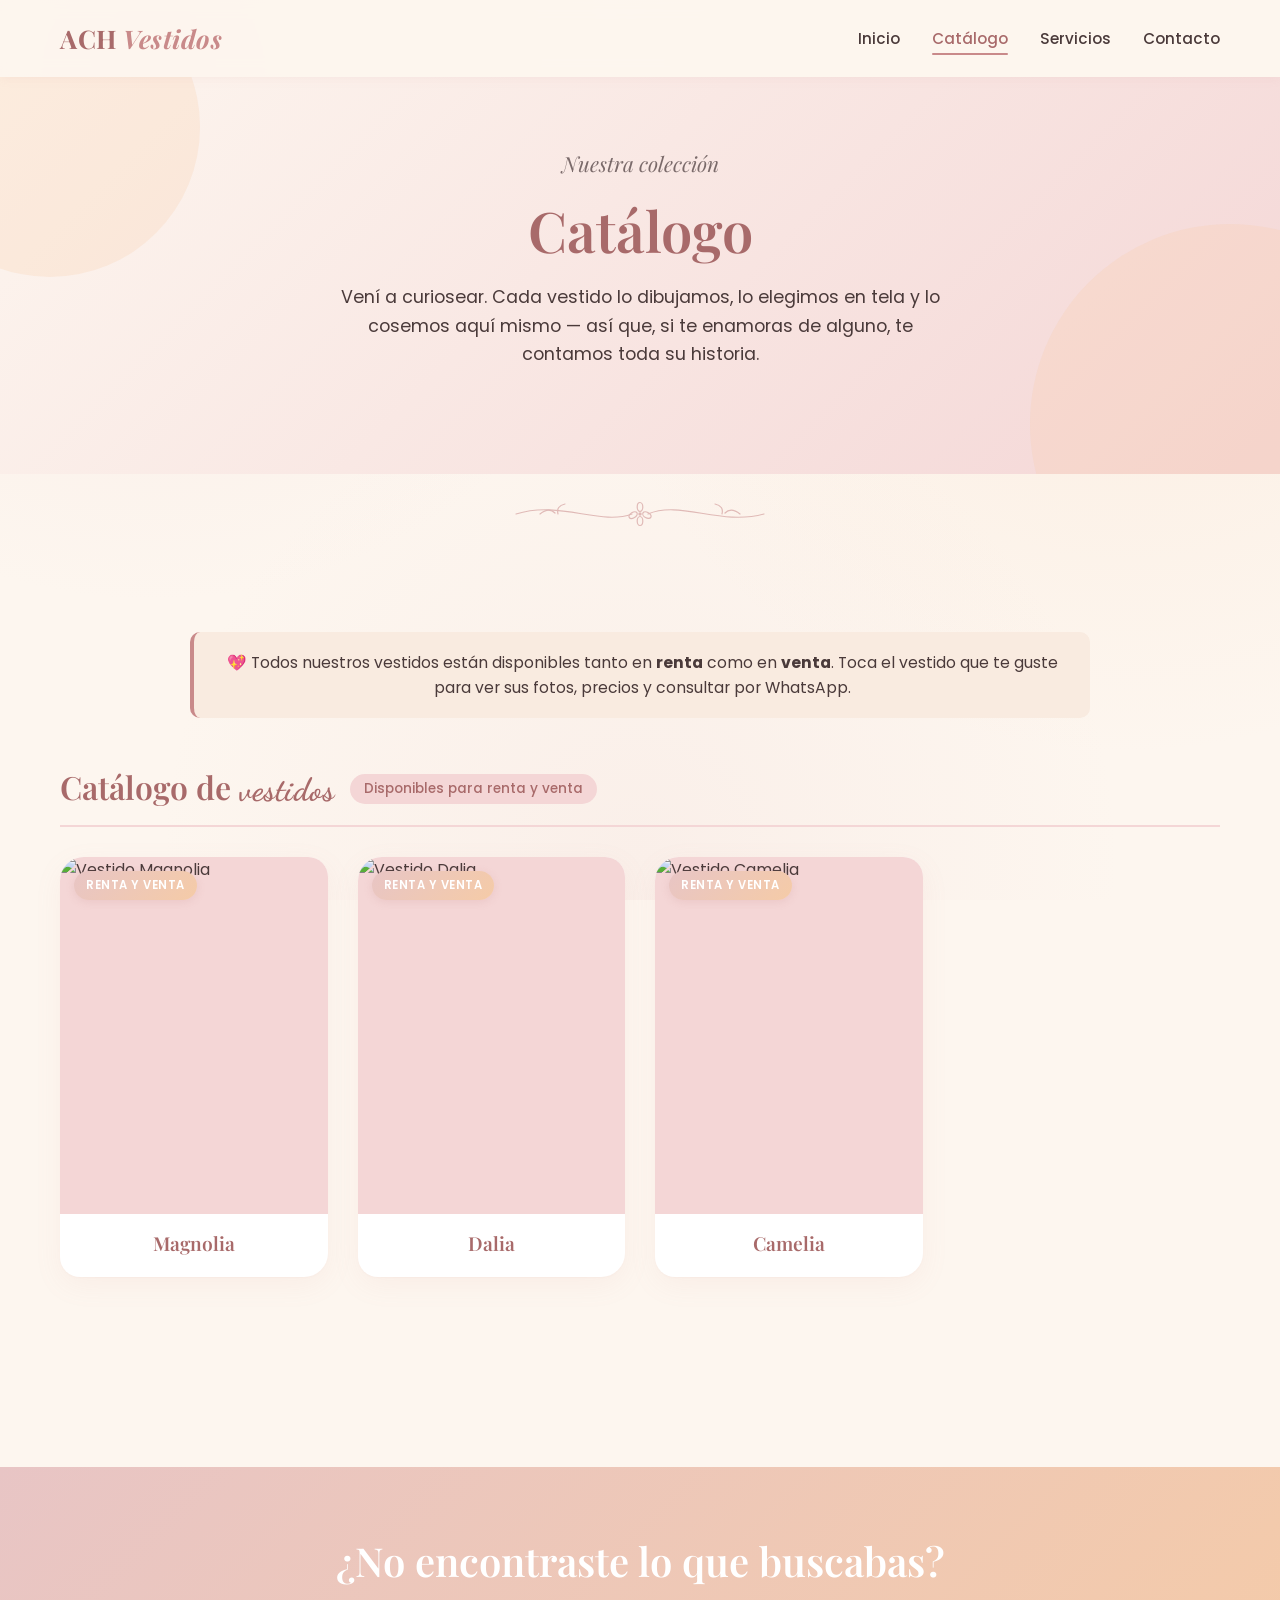
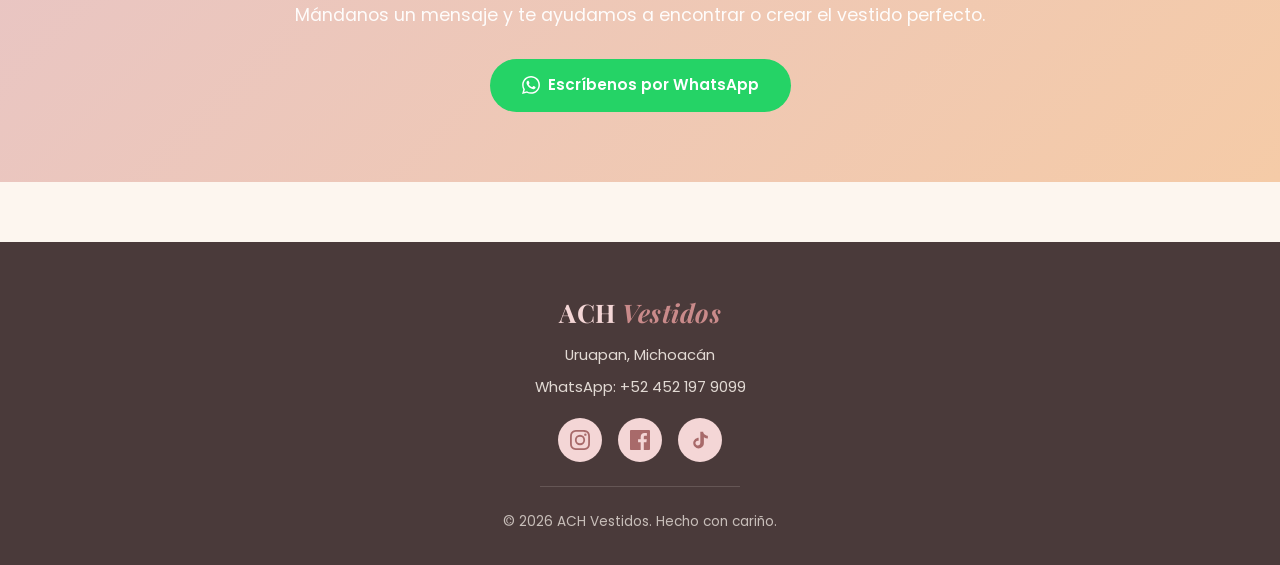
==== catalogo.html @ 338adcfa "Sitio inicial de ACH Vestidos" ====
<!DOCTYPE html>
<html lang="es">
<head>
  <meta charset="UTF-8" />
  <meta name="viewport" content="width=device-width, initial-scale=1.0" />
  <title>Catálogo — ACH Vestidos</title>
  <meta name="description" content="Catálogo de vestidos para renta, venta y diseño a medida en ACH Vestidos, Uruapan." />

  <link rel="preconnect" href="https://fonts.googleapis.com" />
  <link rel="preconnect" href="https://fonts.gstatic.com" crossorigin />
  <link href="https://fonts.googleapis.com/css2?family=Dancing+Script:wght@600;700&family=Playfair+Display:ital,wght@0,500;0,600;0,700;1,400&family=Poppins:wght@300;400;500;600&display=swap" rel="stylesheet" />

  <link rel="stylesheet" href="styles.css" />
</head>
<body>

  <!-- NAV compartida -->
  <nav class="navbar">
    <div class="nav-contenedor">
      <a href="index.html" class="logo">ACH <span>Vestidos</span></a>
      <button class="menu-toggle" aria-label="Abrir menú">☰</button>
      <ul class="menu">
        <li><a href="index.html">Inicio</a></li>
        <li><a href="catalogo.html" class="activo">Catálogo</a></li>
        <li><a href="servicios.html">Servicios</a></li>
        <li><a href="contacto.html">Contacto</a></li>
      </ul>
    </div>
  </nav>

  <!-- Encabezado de la página -->
  <header class="hero" style="padding: 70px 20px;">
    <div class="hero-contenido">
      <p class="subtitulo">Nuestra colección</p>
      <h1 style="font-size: clamp(2rem,5vw,3.5rem);">Catálogo</h1>
      <!-- 💛 Edita aquí: intro del catálogo -->
      <p class="bienvenida">
        Vení a curiosear. Cada vestido lo dibujamos, lo elegimos
        en tela y lo cosemos aquí mismo — así que, si te enamoras
        de alguno, te contamos toda su historia.
      </p>
    </div>
  </header>

  <!-- ============================================
       INSTRUCCIONES PARA AGREGAR VESTIDOS:
       Copia un bloque <article class="vestido-card">...</article>
       dentro del .vestidos-grid de la sección correspondiente
       (Renta, Venta o Diseño a medida).
       Cambia:
       - src de la imagen (carpeta imagenes/)
       - nombre del vestido (<h3>)
       - descripción (<p>)
       - texto del mensaje de WhatsApp en el ?text=...
       El grid se ajusta solo según el número de tarjetas.
       ============================================ -->

  <!-- Divisor floral -->
  <div class="divisor-floral" aria-hidden="true"></div>

  <main class="seccion contenedor">

    <!-- Aviso sobre el formato del catálogo -->
    <div style="max-width: 900px; margin: 0 auto 50px; padding: 18px 26px; background: var(--crema-oscuro); border-left: 4px solid var(--acento); border-radius: 10px; text-align: center;">
      <p style="margin:0; color: var(--texto); font-size: 0.98rem;">
        💖 Todos nuestros vestidos están disponibles tanto en <strong>renta</strong>
        como en <strong>venta</strong>. Toca el vestido que te guste para ver
        sus fotos, precios y consultar por WhatsApp.
      </p>
    </div>

    <!-- ============================================
         CATÁLOGO UNIFICADO (Renta + Venta)
         Las tarjetas se generan automáticamente desde vestidos.js
         Para agregar/editar vestidos abre el archivo vestidos.js
         ============================================ -->
    <section class="catalogo-seccion" id="catalogo">
      <div class="catalogo-seccion-titulo">
        <h2>Catálogo de <span class="manuscrita">vestidos</span></h2>
        <span class="badge">Disponibles para renta y venta</span>
      </div>

      <!-- Contenedor donde vestidos.js inyecta las tarjetas -->
      <div class="vestidos-grid" id="catalogo-vestidos">
        <p style="grid-column: 1/-1; text-align:center; color: var(--texto-suave);">
          Cargando vestidos...
        </p>
      </div>
    </section>

  </main>

  <!-- CTA -->
  <section class="cta">
    <h2>¿No encontraste lo que buscabas?</h2>
    <p>Mándanos un mensaje y te ayudamos a encontrar o crear el vestido perfecto.</p>
    <a class="btn btn-whatsapp" data-wa="cita">
      Escríbenos por WhatsApp
    </a>
  </section>

  <footer class="footer">
    <div class="logo">ACH <span>Vestidos</span></div>
    <p>Uruapan, Michoacán</p>
    <p>WhatsApp: +52 452 197 9099</p>

    <div class="redes-sociales">
      <a href="https://www.instagram.com/ach.vestidos" target="_blank" rel="noopener" aria-label="Instagram" title="Instagram: @ach.vestidos">
        <svg viewBox="0 0 24 24"><path d="M12 2.2c3.2 0 3.6 0 4.85.07 1.17.05 1.8.25 2.23.41.56.22.96.48 1.38.9.42.42.68.82.9 1.38.16.42.36 1.06.41 2.23.06 1.27.07 1.65.07 4.85s0 3.6-.07 4.85c-.05 1.17-.25 1.8-.41 2.23-.22.56-.48.96-.9 1.38-.42.42-.82.68-1.38.9-.42.16-1.06.36-2.23.41-1.27.06-1.65.07-4.85.07s-3.6 0-4.85-.07c-1.17-.05-1.8-.25-2.23-.41-.56-.22-.96-.48-1.38-.9-.42-.42-.68-.82-.9-1.38-.16-.42-.36-1.06-.41-2.23C2.21 15.6 2.2 15.2 2.2 12s0-3.6.07-4.85c.05-1.17.25-1.8.41-2.23.22-.56.48-.96.9-1.38.42-.42.82-.68 1.38-.9.42-.16 1.06-.36 2.23-.41C8.4 2.21 8.8 2.2 12 2.2M12 0C8.74 0 8.33 0 7.05.07 5.78.13 4.9.32 4.14.62c-.79.31-1.46.72-2.13 1.39C1.34 2.68.93 3.35.62 4.14.32 4.9.13 5.78.07 7.05.01 8.33 0 8.74 0 12s0 3.67.07 4.95c.06 1.27.25 2.15.55 2.91.31.79.72 1.46 1.39 2.13.67.67 1.34 1.08 2.13 1.39.76.3 1.64.49 2.91.55C8.33 24 8.74 24 12 24s3.67 0 4.95-.07c1.27-.06 2.15-.25 2.91-.55.79-.31 1.46-.72 2.13-1.39.67-.67 1.08-1.34 1.39-2.13.3-.76.49-1.64.55-2.91.07-1.28.07-1.69.07-4.95s0-3.67-.07-4.95c-.06-1.27-.25-2.15-.55-2.91-.31-.79-.72-1.46-1.39-2.13C21.32 1.34 20.65.93 19.86.62 19.1.32 18.22.13 16.95.07 15.67.01 15.26 0 12 0zm0 5.84A6.16 6.16 0 1 0 18.16 12 6.16 6.16 0 0 0 12 5.84zm0 10.16A4 4 0 1 1 16 12a4 4 0 0 1-4 4zm6.41-11.85a1.44 1.44 0 1 0 1.44 1.44 1.44 1.44 0 0 0-1.44-1.44z"/></svg>
      </a>
      <a href="https://www.facebook.com/ach.vestidos" target="_blank" rel="noopener" aria-label="Facebook" title="Facebook: ach.vestidos">
        <svg viewBox="0 0 24 24"><path d="M22.675 0H1.325C.593 0 0 .593 0 1.325v21.351C0 23.408.593 24 1.325 24H12.82v-9.294H9.692v-3.622h3.128V8.413c0-3.1 1.893-4.788 4.659-4.788 1.325 0 2.463.099 2.795.143v3.24l-1.918.001c-1.504 0-1.795.715-1.795 1.763v2.313h3.587l-.467 3.622h-3.12V24h6.116c.73 0 1.323-.592 1.323-1.324V1.325C24 .593 23.408 0 22.675 0z"/></svg>
      </a>
      <a href="https://www.tiktok.com/@ach.vestidos2" target="_blank" rel="noopener" aria-label="TikTok" title="TikTok: @ach.vestidos2">
        <svg viewBox="0 0 24 24"><path d="M19.59 6.69a4.83 4.83 0 0 1-3.77-4.25V2h-3.45v13.67a2.89 2.89 0 0 1-5.2 1.74 2.89 2.89 0 0 1 2.31-4.64 2.93 2.93 0 0 1 .88.13V9.4a6.84 6.84 0 0 0-1-.05A6.33 6.33 0 0 0 5.8 20.1a6.34 6.34 0 0 0 10.86-4.43v-7a8.16 8.16 0 0 0 4.77 1.52v-3.4a4.85 4.85 0 0 1-1.84-.1z"/></svg>
      </a>
    </div>

    <div class="footer-divisor"></div>
    <p class="copy">© 2026 ACH Vestidos. Hecho con cariño.</p>
  </footer>

  <script src="script.js"></script>
  <script src="vestidos.js"></script>
</body>
</html>
---- styles.css ----
/* ============================================
   ACH Vestidos - Estilos compartidos
   Paleta: rosa empolvado, durazno, crema
   ============================================ */

/* Variables de color y tipografía */
:root {
  --rosa-empolvado: #e8c5c5;
  --rosa-suave: #f4d6d6;
  --durazno: #f5cba7;
  --crema: #fdf6ef;
  --crema-oscuro: #f9ebe0;
  --texto: #4a3a3a;
  --texto-suave: #7a6a6a;
  --acento: #c98a8a;
  --acento-oscuro: #a86a6a;
  --blanco: #ffffff;
  /* Sombras más suaves y en dos capas, sienten más a "papel" */
  --sombra: 0 1px 2px rgba(201, 138, 138, 0.04),
            0 8px 28px rgba(201, 138, 138, 0.08);
  --sombra-fuerte: 0 4px 10px rgba(201, 138, 138, 0.08),
                   0 16px 44px rgba(201, 138, 138, 0.14);
  --serif: 'Playfair Display', 'Georgia', serif;
  --sans: 'Poppins', 'Helvetica Neue', Arial, sans-serif;
  --manuscrita: 'Dancing Script', 'Brush Script MT', cursive;
}

/* Texto manuscrito (para palabras acento como "Glamour", "Vestidos") */
.manuscrita {
  font-family: var(--manuscrita);
  font-weight: 700;
  font-style: normal;
  letter-spacing: 0.5px;
}

.seccion-titulo h2 .manuscrita { color: var(--acento); }
.makeup-encabezado h2 .manuscrita { color: var(--acento); }

/* Reset básico */
* {
  margin: 0;
  padding: 0;
  box-sizing: border-box;
}

html {
  scroll-behavior: smooth;
}

body {
  font-family: var(--sans);
  color: var(--texto);
  /* Fondo tipo acuarela suave: tres halos de color sobre crema */
  background:
    radial-gradient(circle at 12% 8%, rgba(232, 197, 197, 0.22) 0%, transparent 38%),
    radial-gradient(circle at 88% 22%, rgba(245, 203, 167, 0.20) 0%, transparent 42%),
    radial-gradient(circle at 50% 95%, rgba(232, 197, 197, 0.14) 0%, transparent 45%),
    var(--crema);
  background-attachment: fixed;
  line-height: 1.6;
  font-size: 16px;
}

h1, h2, h3, h4 {
  font-family: var(--serif);
  font-weight: 600;
  color: var(--texto);
  line-height: 1.2;
}

a {
  text-decoration: none;
  color: inherit;
}

img {
  max-width: 100%;
  display: block;
}

.contenedor {
  width: 100%;
  max-width: 1200px;
  margin: 0 auto;
  padding: 0 20px;
}

/* ============================================
   NAVEGACIÓN (compartida)
   ============================================ */
.navbar {
  position: sticky;
  top: 0;
  z-index: 100;
  background: rgba(253, 246, 239, 0.95);
  backdrop-filter: blur(8px);
  box-shadow: 0 2px 10px rgba(201, 138, 138, 0.08);
}

.nav-contenedor {
  max-width: 1200px;
  margin: 0 auto;
  padding: 18px 20px;
  display: flex;
  align-items: center;
  justify-content: space-between;
}

.logo {
  font-family: var(--serif);
  font-size: 1.6rem;
  font-weight: 700;
  color: var(--acento-oscuro);
  letter-spacing: 0.5px;
}

.logo span {
  color: var(--acento);
  font-style: italic;
}

.menu {
  display: flex;
  gap: 32px;
  list-style: none;
}

.menu a {
  font-size: 0.95rem;
  font-weight: 500;
  color: var(--texto);
  position: relative;
  padding: 6px 0;
  transition: color 0.3s;
}

.menu a:hover,
.menu a.activo {
  color: var(--acento-oscuro);
}

.menu a.activo::after {
  content: '';
  position: absolute;
  bottom: 0;
  left: 0;
  right: 0;
  height: 2px;
  background: var(--acento);
  border-radius: 2px;
}

.menu-toggle {
  display: none;
  background: none;
  border: none;
  cursor: pointer;
  font-size: 1.6rem;
  color: var(--acento-oscuro);
}

/* ============================================
   BOTONES
   ============================================ */
.btn {
  display: inline-block;
  padding: 14px 32px;
  border-radius: 50px;
  font-weight: 600;
  font-size: 0.95rem;
  cursor: pointer;
  transition: all 0.3s ease;
  border: none;
  text-align: center;
}

.btn-primario {
  background: var(--acento);
  color: var(--blanco);
  box-shadow: var(--sombra);
}

.btn-primario:hover {
  background: var(--acento-oscuro);
  transform: translateY(-2px);
  box-shadow: var(--sombra-fuerte);
}

.btn-whatsapp {
  background: #25D366;
  color: var(--blanco);
  display: inline-flex;
  align-items: center;
  gap: 8px;
}

.btn-whatsapp:hover {
  background: #1ebe57;
  transform: translateY(-2px);
}

.btn-whatsapp::before {
  content: '';
  display: inline-block;
  width: 18px;
  height: 18px;
  background-image: url("data:image/svg+xml;utf8,<svg xmlns='http://www.w3.org/2000/svg' viewBox='0 0 24 24' fill='white'><path d='M.057 24l1.687-6.163c-1.041-1.804-1.588-3.849-1.587-5.946.003-6.556 5.338-11.891 11.893-11.891 3.181.001 6.167 1.24 8.413 3.488 2.245 2.248 3.481 5.236 3.48 8.414-.003 6.557-5.338 11.892-11.893 11.892-1.99-.001-3.951-.5-5.688-1.448l-6.305 1.654zm6.597-3.807c1.676.995 3.276 1.591 5.392 1.592 5.448 0 9.886-4.434 9.889-9.885.002-5.462-4.415-9.89-9.881-9.892-5.452 0-9.887 4.434-9.889 9.884-.001 2.225.651 3.891 1.746 5.634l-.999 3.648 3.742-.981zm11.387-5.464c-.074-.124-.272-.198-.57-.347-.297-.149-1.758-.868-2.031-.967-.272-.099-.47-.149-.669.149-.198.297-.768.967-.941 1.165-.173.198-.347.223-.644.074-.297-.149-1.255-.462-2.39-1.475-.883-.788-1.48-1.761-1.653-2.059-.173-.297-.018-.458.13-.606.134-.133.297-.347.446-.521.151-.172.2-.296.3-.495.099-.198.05-.372-.025-.521-.075-.148-.669-1.611-.916-2.206-.242-.579-.487-.501-.669-.51l-.57-.01c-.198 0-.52.074-.792.372s-1.04 1.016-1.04 2.479 1.065 2.876 1.213 3.074c.149.198 2.095 3.2 5.076 4.487.709.306 1.263.489 1.694.626.712.226 1.36.194 1.872.118.571-.085 1.758-.719 2.006-1.413.248-.695.248-1.29.173-1.414z'/></svg>");
  background-repeat: no-repeat;
  background-size: contain;
}

/* ============================================
   HERO (portada)
   ============================================ */
.hero {
  background: linear-gradient(135deg, var(--crema) 0%, var(--rosa-suave) 100%);
  padding: 80px 20px 100px;
  text-align: center;
  position: relative;
  overflow: hidden;
}

.hero::before,
.hero::after {
  content: '';
  position: absolute;
  border-radius: 50%;
  background: var(--durazno);
  opacity: 0.25;
  z-index: 0;
}

.hero::before {
  width: 300px;
  height: 300px;
  top: -100px;
  left: -100px;
}

.hero::after {
  width: 400px;
  height: 400px;
  bottom: -150px;
  right: -150px;
}

.hero-contenido {
  position: relative;
  z-index: 1;
  max-width: 800px;
  margin: 0 auto;
}

.hero h1 {
  font-size: clamp(2.5rem, 6vw, 4.5rem);
  margin-bottom: 20px;
  color: var(--acento-oscuro);
}

.hero h1 em,
.hero h1 .manuscrita {
  color: var(--acento);
  font-style: italic;
}

.hero h1 .manuscrita {
  font-size: 1.15em;
  font-style: normal;
  margin-left: 4px;
}

/* ============================================
   DIVISOR FLORAL ENTRE SECCIONES
   Para usarlo:
     <div class="divisor-floral" aria-hidden="true"></div>
   ============================================ */
.divisor-floral {
  display: flex;
  justify-content: center;
  align-items: center;
  padding: 22px 20px;
  color: var(--acento);
  opacity: 0.55;
}

.divisor-floral::before {
  content: '';
  width: 260px;
  max-width: 70vw;
  height: 34px;
  background-image: url("data:image/svg+xml;utf8,<svg xmlns='http://www.w3.org/2000/svg' viewBox='0 0 260 34' fill='none' stroke='%23c98a8a' stroke-width='1.2' stroke-linecap='round' stroke-linejoin='round'><path d='M6 18 C 50 4, 90 30, 122 18' /><path d='M138 18 C 170 4, 210 30, 254 18' /><g transform='translate(130 18)'><ellipse cx='0' cy='-7' rx='2.8' ry='4.5' /><ellipse cx='0' cy='7' rx='2.8' ry='4.5' /><ellipse cx='-6.5' cy='-2.5' rx='4.5' ry='2.8' transform='rotate(-30)' /><ellipse cx='6.5' cy='-2.5' rx='4.5' ry='2.8' transform='rotate(30)' /><circle r='1.7' fill='%23c98a8a' stroke='none' /></g><path d='M30 18 q 9 -7 15 -1' /><path d='M48 18 q -2 -8 7 -10' /><path d='M230 18 q -9 -7 -15 -1' /><path d='M212 18 q 2 -8 -7 -10' /></svg>");
  background-repeat: no-repeat;
  background-position: center;
  background-size: contain;
}

/* Variante chiquita para títulos internos */
.divisor-floral-mini::before {
  width: 140px;
  height: 22px;
}

.hero .subtitulo {
  font-family: var(--serif);
  font-style: italic;
  font-size: 1.3rem;
  color: var(--texto-suave);
  margin-bottom: 16px;
}

.hero .bienvenida {
  font-size: 1.1rem;
  color: var(--texto);
  margin-bottom: 36px;
  max-width: 600px;
  margin-left: auto;
  margin-right: auto;
}

/* ============================================
   SECCIONES GENERALES
   ============================================ */
.seccion {
  padding: 80px 20px;
}

.seccion-titulo {
  text-align: center;
  margin-bottom: 50px;
}

.seccion-titulo h2 {
  font-size: clamp(2rem, 4vw, 2.8rem);
  margin-bottom: 12px;
  color: var(--acento-oscuro);
}

.seccion-titulo p {
  color: var(--texto-suave);
  font-size: 1.05rem;
  max-width: 600px;
  margin: 0 auto;
}

/* Florecita dibujada a mano que reemplaza la barra recta debajo
   de cada título de sección */
.seccion-titulo::after {
  content: '';
  display: block;
  width: 110px;
  height: 18px;
  margin: 22px auto 0;
  background-image: url("data:image/svg+xml;utf8,<svg xmlns='http://www.w3.org/2000/svg' viewBox='0 0 110 18' fill='none' stroke='%23c98a8a' stroke-width='1.3' stroke-linecap='round'><path d='M3 12 C 18 2, 32 18, 47 10' /><path d='M63 10 C 78 18, 92 2, 107 12' /><circle cx='55' cy='9' r='2.5' fill='%23c98a8a' stroke='none'/><path d='M55 4.5 q -2.5 -3 -5 -2' /><path d='M55 4.5 q 2.5 -3 5 -2' /><path d='M55 13.5 q -2 3 -4.5 3' /><path d='M55 13.5 q 2 3 4.5 3' /></svg>");
  background-repeat: no-repeat;
  background-position: center;
}

/* ============================================
   SERVICIOS (4 tarjetas)
   ============================================ */
.servicios-grid {
  display: grid;
  grid-template-columns: repeat(auto-fit, minmax(240px, 1fr));
  gap: 30px;
  max-width: 1200px;
  margin: 0 auto;
}

.servicio-card {
  background: var(--blanco);
  padding: 40px 28px;
  /* esquinas ligeramente asimétricas - se siente menos perfecto */
  border-radius: 28px 24px 28px 24px;
  text-align: center;
  box-shadow: var(--sombra);
  transition: transform 0.3s, box-shadow 0.3s;
  border: 1px solid rgba(232, 197, 197, 0.3);
  position: relative;
}

.servicio-card:hover {
  transform: translateY(-6px);
  box-shadow: var(--sombra-fuerte);
}

.servicio-icono {
  width: 70px;
  height: 70px;
  margin: 0 auto 20px;
  background: linear-gradient(135deg, var(--rosa-suave), var(--durazno));
  border-radius: 50%;
  display: flex;
  align-items: center;
  justify-content: center;
  font-size: 2rem;
}

.servicio-card h3 {
  font-size: 1.4rem;
  margin-bottom: 12px;
  color: var(--acento-oscuro);
}

.servicio-card p {
  color: var(--texto-suave);
  font-size: 0.95rem;
}

/* ============================================
   CATÁLOGO / VESTIDOS DESTACADOS
   ============================================ */
.vestidos-grid {
  display: grid;
  grid-template-columns: repeat(auto-fill, minmax(260px, 1fr));
  gap: 30px;
  max-width: 1200px;
  margin: 0 auto;
}

.vestido-card {
  background: var(--blanco);
  border-radius: 24px 20px 24px 20px;
  overflow: hidden;
  box-shadow: var(--sombra);
  transition: transform 0.3s, box-shadow 0.3s;
  display: flex;
  flex-direction: column;
}

.vestido-card:hover {
  transform: translateY(-6px);
  box-shadow: var(--sombra-fuerte);
}

.vestido-imagen {
  width: 100%;
  aspect-ratio: 3/4;
  object-fit: cover;
  background: var(--rosa-suave);
}

.vestido-info {
  padding: 22px;
  display: flex;
  flex-direction: column;
  gap: 10px;
  flex: 1;
}

.vestido-info h3 {
  font-size: 1.25rem;
  color: var(--acento-oscuro);
}

.vestido-info p {
  color: var(--texto-suave);
  font-size: 0.92rem;
  flex: 1;
}

.vestido-info .btn-whatsapp {
  margin-top: 10px;
  padding: 12px 20px;
  font-size: 0.9rem;
  justify-content: center;
}

/* Tarjeta-link (catálogo unificado generado desde vestidos.js) */
.vestido-card-link {
  position: relative;
  cursor: pointer;
  text-decoration: none;
  color: inherit;
}

.vestido-card-link .vestido-info {
  padding: 18px 22px 22px;
  text-align: center;
}

.vestido-card-link h3 {
  font-size: 1.2rem;
  color: var(--acento-oscuro);
  margin: 0;
}

/* Badge "Renta / Venta / Renta y venta" en la esquina */
.vestido-tipo-badge {
  position: absolute;
  top: 14px;
  left: 14px;
  z-index: 2;
  padding: 5px 12px;
  border-radius: 50px;
  font-family: var(--sans);
  font-size: 0.72rem;
  font-weight: 600;
  letter-spacing: 0.5px;
  text-transform: uppercase;
  background: var(--blanco);
  color: var(--acento-oscuro);
  box-shadow: 0 2px 8px rgba(201, 138, 138, 0.2);
}

.vestido-tipo-ambos {
  background: linear-gradient(135deg, var(--rosa-empolvado), var(--durazno));
  color: var(--blanco);
}

.vestido-tipo-renta {
  background: var(--rosa-suave);
  color: var(--acento-oscuro);
}

.vestido-tipo-venta {
  background: var(--durazno);
  color: var(--acento-oscuro);
}

/* ============================================
   MODAL DE DETALLE DE VESTIDO
   ============================================ */
.modal-overlay {
  position: fixed;
  inset: 0;
  background: rgba(74, 58, 58, 0.65);
  backdrop-filter: blur(4px);
  z-index: 1000;
  display: flex;
  align-items: center;
  justify-content: center;
  padding: 20px;
  opacity: 0;
  visibility: hidden;
  transition: opacity 0.25s, visibility 0s linear 0.25s;
}

.modal-overlay.abierto {
  opacity: 1;
  visibility: visible;
  transition: opacity 0.25s, visibility 0s;
}

body.modal-abierto {
  overflow: hidden;
}

.modal-contenido {
  background: var(--crema);
  border-radius: 22px;
  max-width: 1000px;
  width: 100%;
  max-height: 92vh;
  overflow-y: auto;
  display: grid;
  grid-template-columns: 1.1fr 1fr;
  gap: 0;
  box-shadow: 0 20px 60px rgba(74, 58, 58, 0.4);
  position: relative;
  transform: translateY(20px) scale(0.97);
  transition: transform 0.3s ease;
}

.modal-overlay.abierto .modal-contenido {
  transform: translateY(0) scale(1);
}

.modal-cerrar {
  position: absolute;
  top: 14px;
  right: 14px;
  z-index: 5;
  width: 38px;
  height: 38px;
  border-radius: 50%;
  border: none;
  background: var(--blanco);
  color: var(--acento-oscuro);
  font-size: 1.1rem;
  font-weight: 600;
  cursor: pointer;
  box-shadow: var(--sombra);
  transition: background 0.2s, color 0.2s, transform 0.2s;
  display: flex;
  align-items: center;
  justify-content: center;
}

.modal-cerrar:hover {
  background: var(--acento);
  color: var(--blanco);
  transform: rotate(90deg);
}

/* --- Galería (izquierda) --- */
.modal-galeria {
  padding: 30px;
  display: flex;
  flex-direction: column;
  gap: 16px;
  background: var(--crema-oscuro);
}

.modal-foto-principal {
  width: 100%;
  aspect-ratio: 3/4;
  object-fit: cover;
  border-radius: 16px;
  background: var(--rosa-suave);
  box-shadow: var(--sombra);
}

.modal-miniaturas {
  display: grid;
  grid-template-columns: repeat(4, 1fr);
  gap: 10px;
}

.modal-miniatura {
  padding: 0;
  border: 2px solid transparent;
  border-radius: 10px;
  background: var(--blanco);
  overflow: hidden;
  cursor: pointer;
  aspect-ratio: 1/1;
  transition: border-color 0.2s, transform 0.2s;
}

.modal-miniatura img {
  width: 100%;
  height: 100%;
  object-fit: cover;
  display: block;
}

.modal-miniatura:hover {
  transform: translateY(-2px);
}

.modal-miniatura.activa {
  border-color: var(--acento);
}

/* --- Información (derecha) --- */
.modal-info {
  padding: 50px 40px 40px;
  display: flex;
  flex-direction: column;
  gap: 16px;
}

.modal-badge {
  position: static;
  align-self: flex-start;
}

.modal-info h2 {
  font-size: 2rem;
  color: var(--acento-oscuro);
  line-height: 1.15;
  margin: 0;
}

.modal-descripcion {
  color: var(--texto);
  font-size: 1rem;
  line-height: 1.6;
}

.modal-precios {
  display: flex;
  flex-direction: column;
  gap: 10px;
  margin-top: 8px;
}

.modal-precio {
  display: flex;
  align-items: baseline;
  justify-content: space-between;
  padding: 14px 20px;
  background: var(--blanco);
  border-radius: 14px;
  border-left: 4px solid var(--acento);
  box-shadow: 0 2px 8px rgba(201, 138, 138, 0.1);
}

.modal-precio-label {
  font-family: var(--serif);
  font-style: italic;
  color: var(--texto-suave);
  font-size: 0.95rem;
}

.modal-precio-valor {
  font-family: var(--serif);
  font-weight: 700;
  color: var(--acento-oscuro);
  font-size: 1.4rem;
}

/* --- Botones de acción del modal --- */
.modal-acciones {
  display: flex;
  flex-direction: column;
  gap: 10px;
  margin-top: 14px;
}

.modal-acciones .btn-whatsapp {
  justify-content: center;
  width: 100%;
  padding: 14px 20px;
  font-size: 0.98rem;
}

/* --- Responsive móvil --- */
@media (max-width: 768px) {
  .modal-overlay {
    padding: 0;
  }

  .modal-contenido {
    grid-template-columns: 1fr;
    border-radius: 0;
    max-height: 100vh;
    height: 100vh;
  }

  .modal-galeria {
    padding: 60px 20px 20px;
  }

  .modal-foto-principal {
    aspect-ratio: 4/5;
  }

  .modal-info {
    padding: 24px 24px 40px;
  }

  .modal-info h2 {
    font-size: 1.6rem;
  }

  .modal-cerrar {
    top: 16px;
    right: 16px;
  }
}

/* Subsección de catálogo (Renta / Venta / Diseño) */
.catalogo-seccion {
  margin-bottom: 70px;
}

.catalogo-seccion-titulo {
  display: flex;
  align-items: center;
  gap: 16px;
  margin-bottom: 30px;
  padding-bottom: 16px;
  border-bottom: 2px solid var(--rosa-suave);
}

.catalogo-seccion-titulo h2 {
  font-size: 2rem;
  color: var(--acento-oscuro);
}

.catalogo-seccion-titulo .badge {
  background: var(--rosa-suave);
  color: var(--acento-oscuro);
  padding: 4px 14px;
  border-radius: 20px;
  font-size: 0.85rem;
  font-family: var(--sans);
  font-weight: 500;
}

/* ============================================
   CTA (llamada a la acción)
   ============================================ */
.cta {
  background: linear-gradient(135deg, var(--rosa-empolvado) 0%, var(--durazno) 100%);
  padding: 70px 20px;
  text-align: center;
  margin-top: 40px;
}

.cta h2 {
  font-size: clamp(1.8rem, 4vw, 2.5rem);
  margin-bottom: 16px;
  color: var(--blanco);
}

.cta p {
  color: var(--blanco);
  font-size: 1.1rem;
  margin-bottom: 30px;
  opacity: 0.95;
}

/* ============================================
   SERVICIOS DETALLE (página servicios.html)
   ============================================ */
.servicio-detalle {
  display: grid;
  grid-template-columns: 1fr 1fr;
  gap: 50px;
  align-items: center;
  margin-bottom: 80px;
  max-width: 1100px;
  margin-left: auto;
  margin-right: auto;
}

.servicio-detalle.invertido .servicio-detalle-img {
  order: 2;
}

.servicio-detalle-img {
  background: linear-gradient(135deg, var(--rosa-suave), var(--durazno));
  border-radius: 20px;
  aspect-ratio: 4/3;
  display: flex;
  align-items: center;
  justify-content: center;
  font-size: 5rem;
  box-shadow: var(--sombra);
}

.servicio-detalle-texto h3 {
  font-size: 2rem;
  color: var(--acento-oscuro);
  margin-bottom: 16px;
}

.servicio-detalle-texto p {
  color: var(--texto);
  margin-bottom: 16px;
  line-height: 1.7;
}

.servicio-detalle-texto ul {
  list-style: none;
  margin: 16px 0;
}

.servicio-detalle-texto ul li {
  padding: 6px 0 6px 28px;
  position: relative;
  color: var(--texto);
}

.servicio-detalle-texto ul li::before {
  content: '✿';
  position: absolute;
  left: 0;
  color: var(--acento);
  font-size: 1.1rem;
}

/* ============================================
   CONTACTO
   ============================================ */
.contacto-grid {
  display: grid;
  grid-template-columns: 1fr 1fr;
  gap: 40px;
  max-width: 1000px;
  margin: 0 auto;
}

.contacto-card {
  background: var(--blanco);
  padding: 40px;
  border-radius: 20px;
  box-shadow: var(--sombra);
}

.contacto-card h3 {
  font-size: 1.5rem;
  color: var(--acento-oscuro);
  margin-bottom: 20px;
  display: flex;
  align-items: center;
  gap: 10px;
}

.contacto-info {
  margin-bottom: 16px;
  color: var(--texto);
}

.contacto-info strong {
  color: var(--acento-oscuro);
  display: block;
  margin-bottom: 4px;
  font-family: var(--serif);
}

.horarios-lista {
  list-style: none;
}

.horarios-lista li {
  padding: 10px 0;
  border-bottom: 1px solid var(--crema-oscuro);
  display: flex;
  justify-content: space-between;
}

.horarios-lista li:last-child {
  border-bottom: none;
}

.horarios-lista .dia {
  font-weight: 500;
}

.horarios-lista .horario {
  color: var(--texto-suave);
}

.mapa-wrapper {
  width: 100%;
  border-radius: 16px;
  overflow: hidden;
  box-shadow: var(--sombra);
  margin-top: 30px;
}

.mapa-wrapper iframe {
  width: 100%;
  height: 350px;
  border: none;
  display: block;
}

/* ============================================
   FOOTER
   ============================================ */
.footer {
  background: var(--texto);
  color: var(--crema);
  padding: 50px 20px 25px;
  text-align: center;
  margin-top: 60px;
}

.footer .logo {
  color: var(--rosa-suave);
  margin-bottom: 12px;
}

.footer p {
  opacity: 0.85;
  font-size: 0.92rem;
  margin-bottom: 8px;
}

.footer-divisor {
  height: 1px;
  background: rgba(253, 246, 239, 0.15);
  margin: 24px auto;
  max-width: 200px;
}

.footer .copy {
  font-size: 0.85rem;
  opacity: 0.7;
}

/* Redes sociales (footer + contacto) */
.redes-sociales {
  display: flex;
  justify-content: center;
  gap: 16px;
  margin: 18px 0 12px;
  flex-wrap: wrap;
}

.redes-sociales a {
  width: 44px;
  height: 44px;
  border-radius: 50%;
  background: var(--rosa-suave);
  color: var(--acento-oscuro);
  display: inline-flex;
  align-items: center;
  justify-content: center;
  transition: transform 0.25s, background 0.25s, color 0.25s;
}

.redes-sociales a:hover {
  background: var(--acento);
  color: var(--blanco);
  transform: translateY(-3px);
}

.redes-sociales svg {
  width: 20px;
  height: 20px;
  fill: currentColor;
}

/* Variante grande para tarjeta de contacto */
.redes-grandes a {
  width: 56px;
  height: 56px;
}

.redes-grandes svg {
  width: 26px;
  height: 26px;
}

.redes-handles {
  text-align: center;
  margin-top: 14px;
  color: var(--texto-suave);
  font-size: 0.92rem;
  line-height: 1.8;
}

.redes-handles strong {
  color: var(--acento-oscuro);
  font-family: var(--serif);
}

/* ============================================
   ACH MAKEUP (sección en servicios.html)
   ============================================ */
.ach-makeup {
  position: relative;
  padding: 90px 20px;
  background:
    radial-gradient(circle at 15% 20%, rgba(245, 203, 167, 0.35) 0, transparent 45%),
    radial-gradient(circle at 85% 80%, rgba(232, 197, 197, 0.4) 0, transparent 45%),
    var(--crema);
  overflow: hidden;
}

.makeup-encabezado {
  text-align: center;
  max-width: 720px;
  margin: 0 auto 60px;
}

.makeup-marca {
  font-family: var(--serif);
  font-style: italic;
  font-size: 1.05rem;
  letter-spacing: 3px;
  text-transform: uppercase;
  color: var(--acento);
  margin-bottom: 14px;
}

.makeup-encabezado h2 {
  font-size: clamp(2rem, 4.5vw, 3rem);
  color: var(--acento-oscuro);
  line-height: 1.15;
  margin-bottom: 14px;
}

.makeup-encabezado h2::after {
  content: '';
  display: block;
  width: 70px;
  height: 3px;
  background: var(--acento);
  border-radius: 3px;
  margin: 22px auto 0;
}

.makeup-sub {
  color: var(--texto-suave);
  font-size: 1.08rem;
  margin-top: 18px;
}

/* --- Tarjetas de servicios --- */
.makeup-servicios {
  display: grid;
  grid-template-columns: repeat(auto-fit, minmax(260px, 1fr));
  gap: 28px;
  max-width: 1100px;
  margin: 0 auto 60px;
}

.makeup-card {
  background: var(--blanco);
  border-radius: 28px 24px 28px 24px;
  padding: 36px 26px 28px;
  text-align: center;
  box-shadow: var(--sombra);
  border: 1px solid rgba(232, 197, 197, 0.35);
  transition: transform 0.3s, box-shadow 0.3s;
  display: flex;
  flex-direction: column;
  gap: 12px;
  position: relative;
}

/* Florecita en la esquina superior derecha de las tarjetas makeup */
.makeup-card::after {
  content: '';
  position: absolute;
  top: 14px;
  right: 14px;
  width: 16px;
  height: 16px;
  background-image: url("data:image/svg+xml;utf8,<svg xmlns='http://www.w3.org/2000/svg' viewBox='0 0 16 16' fill='%23e8c5c5'><circle cx='8' cy='3' r='2'/><circle cx='13' cy='8' r='2'/><circle cx='8' cy='13' r='2'/><circle cx='3' cy='8' r='2'/><circle cx='8' cy='8' r='1.5' fill='%23c98a8a'/></svg>");
  background-repeat: no-repeat;
  opacity: 0.7;
}

.makeup-card:hover {
  transform: translateY(-6px);
  box-shadow: var(--sombra-fuerte);
}

.makeup-icono {
  width: 68px;
  height: 68px;
  margin: 0 auto 6px;
  background: linear-gradient(135deg, var(--rosa-suave), var(--durazno));
  border-radius: 50%;
  display: flex;
  align-items: center;
  justify-content: center;
  font-size: 1.8rem;
}

.makeup-card h3 {
  font-size: 1.2rem;
  color: var(--acento-oscuro);
  line-height: 1.3;
}

.makeup-card p {
  color: var(--texto-suave);
  font-size: 0.95rem;
  flex: 1;
}

.makeup-precio {
  font-family: var(--serif);
  font-weight: 700;
  color: var(--acento-oscuro);
  font-size: 1.6rem;
  margin-top: 8px;
}

.makeup-precio small {
  font-family: var(--sans);
  font-weight: 500;
  font-size: 0.75rem;
  color: var(--texto-suave);
  letter-spacing: 1px;
  margin-left: 4px;
}

/* --- Paquete destacado --- */
.makeup-paquete {
  position: relative;
  max-width: 780px;
  margin: 0 auto 60px;
  padding: 50px 40px 42px;
  border-radius: 24px;
  background: linear-gradient(135deg, var(--rosa-empolvado) 0%, var(--durazno) 100%);
  color: var(--blanco);
  text-align: center;
  box-shadow: 0 18px 50px rgba(201, 138, 138, 0.3);
  overflow: hidden;
}

.makeup-paquete::before {
  content: '✿';
  position: absolute;
  top: -30px;
  left: -30px;
  font-size: 12rem;
  color: rgba(255, 255, 255, 0.12);
  pointer-events: none;
}

.makeup-paquete::after {
  content: '✿';
  position: absolute;
  bottom: -50px;
  right: -30px;
  font-size: 12rem;
  color: rgba(255, 255, 255, 0.12);
  pointer-events: none;
}

.makeup-paquete-ribbon {
  display: inline-block;
  background: var(--blanco);
  color: var(--acento-oscuro);
  font-family: var(--sans);
  font-size: 0.78rem;
  font-weight: 600;
  letter-spacing: 2px;
  text-transform: uppercase;
  padding: 6px 18px;
  border-radius: 50px;
  margin-bottom: 18px;
  box-shadow: 0 4px 14px rgba(0, 0, 0, 0.08);
  position: relative;
  z-index: 1;
}

.makeup-paquete h3 {
  font-size: clamp(1.8rem, 3.5vw, 2.4rem);
  color: var(--blanco);
  margin-bottom: 10px;
  position: relative;
  z-index: 1;
}

.makeup-paquete-sub {
  font-family: var(--serif);
  font-style: italic;
  font-size: 1.08rem;
  margin-bottom: 22px;
  opacity: 0.95;
  position: relative;
  z-index: 1;
}

.makeup-paquete-desc {
  max-width: 520px;
  margin: 0 auto 18px;
  line-height: 1.6;
  font-size: 1rem;
  opacity: 0.95;
  position: relative;
  z-index: 1;
}

.makeup-paquete-precio {
  display: inline-block;
  background: var(--blanco);
  color: var(--acento-oscuro);
  font-family: var(--serif);
  font-weight: 700;
  font-size: 2.2rem;
  padding: 12px 32px;
  border-radius: 50px;
  box-shadow: 0 8px 24px rgba(0, 0, 0, 0.12);
  position: relative;
  z-index: 1;
}

.makeup-paquete-precio small {
  font-family: var(--sans);
  font-size: 0.85rem;
  font-weight: 500;
  color: var(--texto-suave);
  letter-spacing: 1px;
  margin-left: 6px;
}

/* --- Nota informativa --- */
.makeup-nota {
  max-width: 820px;
  margin: 0 auto 60px;
  padding: 22px 28px;
  background: var(--crema-oscuro);
  border-left: 4px solid var(--acento);
  border-radius: 12px;
}

.makeup-nota p {
  color: var(--texto);
  font-size: 0.98rem;
  line-height: 1.7;
  margin: 0;
}

.makeup-nota strong {
  color: var(--acento-oscuro);
}

/* --- Iconos de beneficios --- */
.makeup-beneficios {
  display: grid;
  grid-template-columns: repeat(4, 1fr);
  gap: 24px;
  max-width: 1000px;
  margin: 0 auto 60px;
}

.makeup-beneficio {
  text-align: center;
  padding: 14px;
}

.makeup-beneficio-icono {
  display: inline-flex;
  width: 56px;
  height: 56px;
  margin: 0 auto 12px;
  background: var(--blanco);
  border-radius: 50%;
  align-items: center;
  justify-content: center;
  font-size: 1.5rem;
  box-shadow: var(--sombra);
}

.makeup-beneficio p {
  font-family: var(--serif);
  color: var(--acento-oscuro);
  font-size: 0.98rem;
  line-height: 1.4;
  margin: 0;
}

/* --- Cierre --- */
.makeup-cierre {
  text-align: center;
  max-width: 720px;
  margin: 0 auto;
}

.makeup-frase {
  font-family: var(--serif);
  font-style: italic;
  font-size: clamp(1.3rem, 2.5vw, 1.7rem);
  color: var(--acento-oscuro);
  margin-bottom: 26px;
  line-height: 1.4;
}

.makeup-cta-btn {
  cursor: pointer;
}

/* --- Botones de WhatsApp dentro de las tarjetas Makeup --- */
.makeup-card-btn {
  margin-top: 8px;
  justify-content: center;
  width: 100%;
  font-size: 0.92rem;
  padding: 12px 18px;
}

/* Botón del paquete destacado: blanco con texto rosa para contrastar
   con el fondo gradient rosa-durazno */
.makeup-paquete-btn {
  margin-top: 24px;
  background: var(--blanco);
  color: var(--acento-oscuro);
  padding: 14px 30px;
  font-weight: 600;
  position: relative;
  z-index: 1;
}

.makeup-paquete-btn:hover {
  background: var(--crema);
  color: var(--acento-oscuro);
}

.makeup-paquete-btn::before {
  filter: invert(35%) sepia(38%) saturate(450%) hue-rotate(315deg) brightness(85%);
}

/* Botón compacto dentro de la nota informativa */
.makeup-nota-btn {
  margin-top: 14px;
  padding: 10px 22px;
  font-size: 0.88rem;
}

@media (max-width: 768px) {
  .ach-makeup {
    padding: 70px 20px;
  }
  .makeup-paquete {
    padding: 40px 24px 34px;
  }
  .makeup-paquete-precio {
    font-size: 1.8rem;
    padding: 10px 24px;
  }
  .makeup-beneficios {
    grid-template-columns: repeat(2, 1fr);
    gap: 18px;
  }
}

/* ============================================
   RESPONSIVE (móvil)
   ============================================ */
@media (max-width: 768px) {
  .menu-toggle {
    display: block;
  }

  .menu {
    position: absolute;
    top: 100%;
    left: 0;
    right: 0;
    background: var(--crema);
    flex-direction: column;
    gap: 0;
    padding: 0;
    max-height: 0;
    overflow: hidden;
    transition: max-height 0.3s ease;
    box-shadow: 0 8px 20px rgba(201, 138, 138, 0.15);
  }

  .menu.abierto {
    max-height: 400px;
  }

  .menu li {
    border-bottom: 1px solid var(--rosa-suave);
  }

  .menu a {
    display: block;
    padding: 16px 24px;
  }

  .menu a.activo::after {
    display: none;
  }

  .hero {
    padding: 60px 20px 70px;
  }

  .seccion {
    padding: 60px 20px;
  }

  .servicio-detalle {
    grid-template-columns: 1fr;
    gap: 30px;
    margin-bottom: 50px;
  }

  .servicio-detalle.invertido .servicio-detalle-img {
    order: 0;
  }

  .contacto-grid {
    grid-template-columns: 1fr;
    gap: 24px;
  }

  .contacto-card {
    padding: 28px;
  }

  .catalogo-seccion-titulo {
    flex-wrap: wrap;
    gap: 10px;
  }

  .catalogo-seccion-titulo h2 {
    font-size: 1.6rem;
  }
}

@media (max-width: 480px) {
  .vestidos-grid {
    grid-template-columns: 1fr;
  }

  .btn {
    padding: 12px 24px;
    font-size: 0.9rem;
  }
}
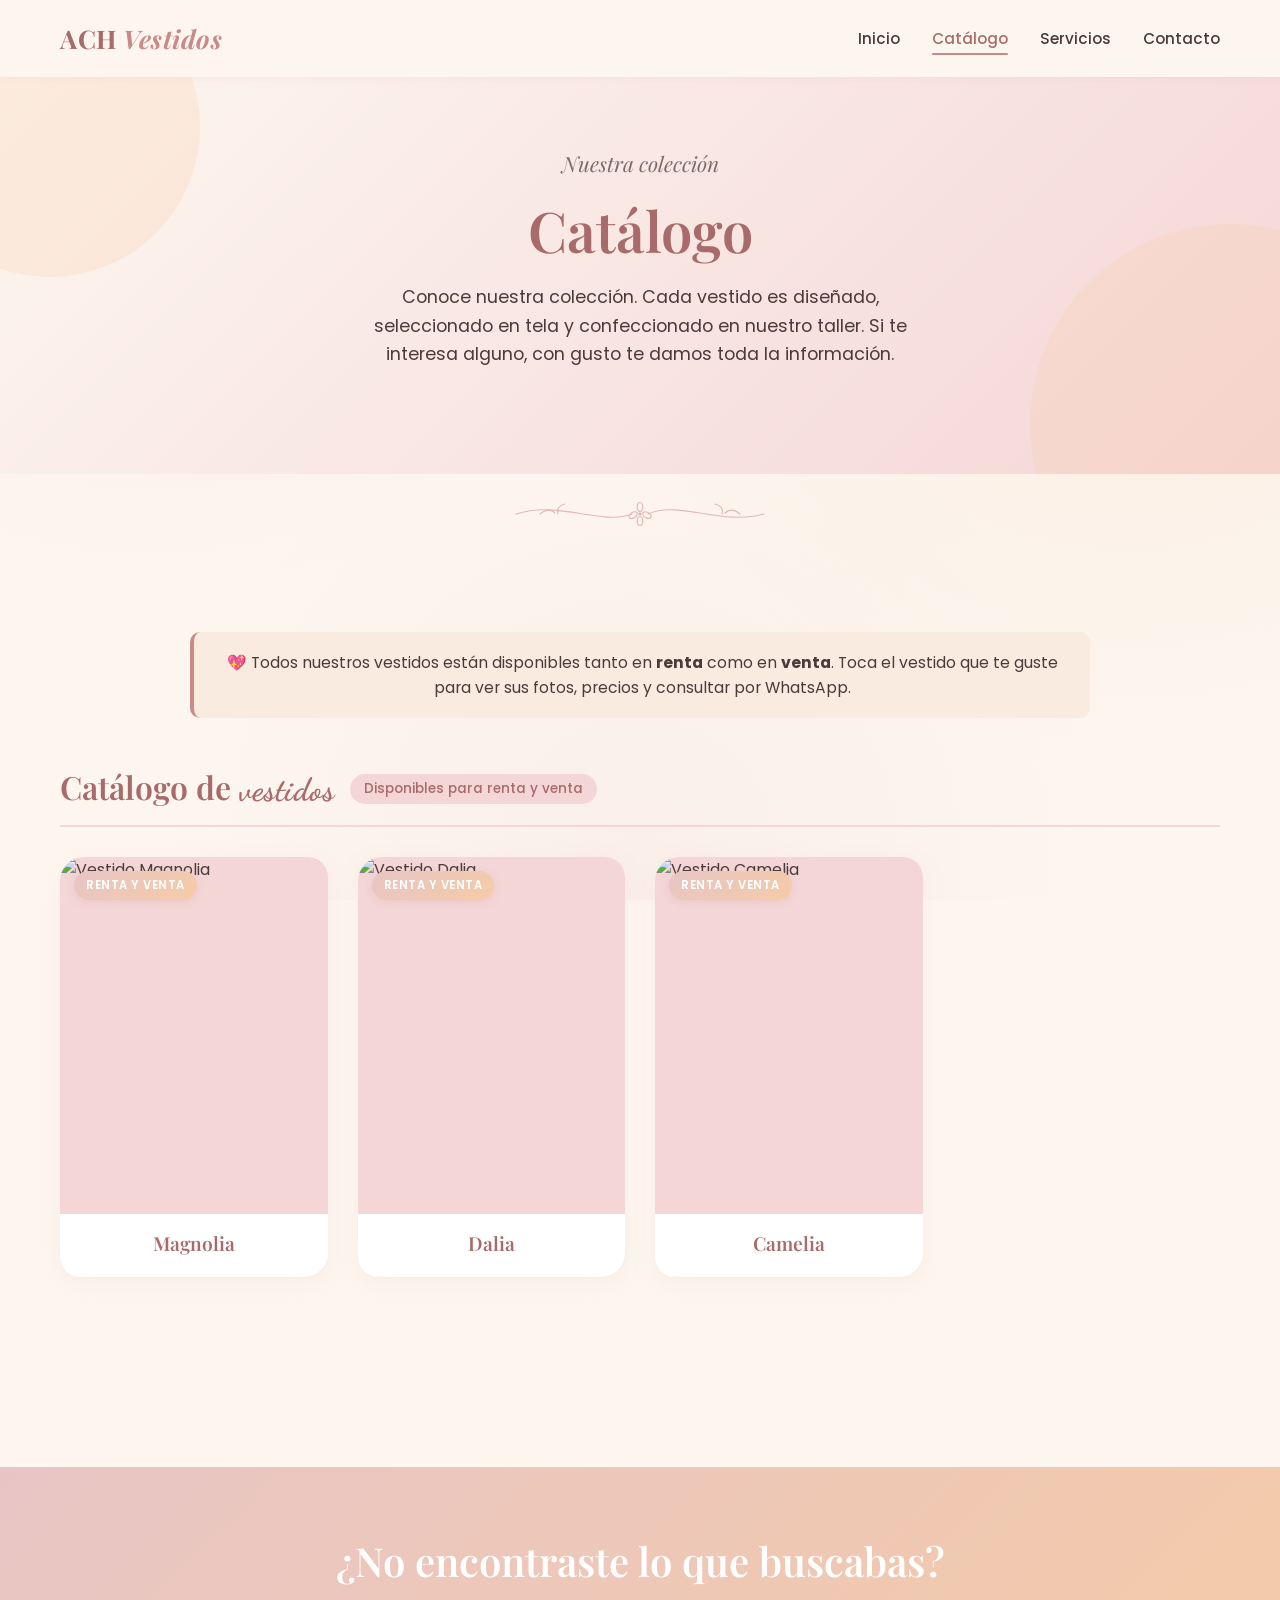
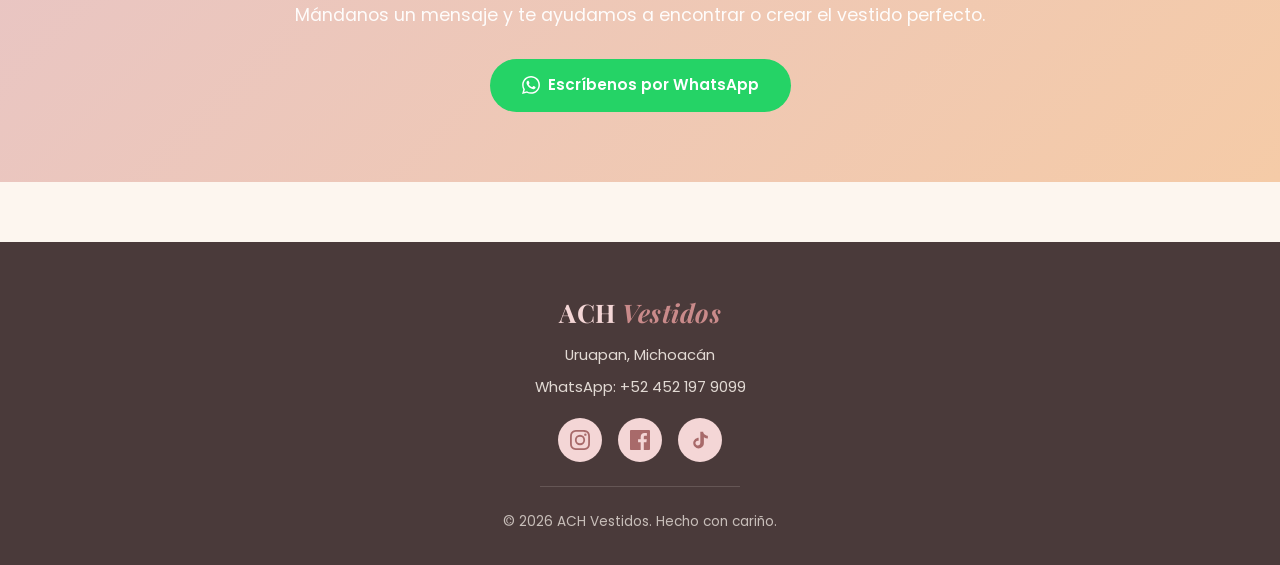
==== commit 3ec08e92: "Copy mas formal en espanol mexicano neutro" ====
--- a/catalogo.html
+++ b/catalogo.html
@@ -35,9 +35,9 @@
       <h1 style="font-size: clamp(2rem,5vw,3.5rem);">Catálogo</h1>
       <!-- 💛 Edita aquí: intro del catálogo -->
       <p class="bienvenida">
-        Vení a curiosear. Cada vestido lo dibujamos, lo elegimos
-        en tela y lo cosemos aquí mismo — así que, si te enamoras
-        de alguno, te contamos toda su historia.
+        Conoce nuestra colección. Cada vestido es diseñado, seleccionado
+        en tela y confeccionado en nuestro taller. Si te interesa alguno,
+        con gusto te damos toda la información.
       </p>
     </div>
   </header>
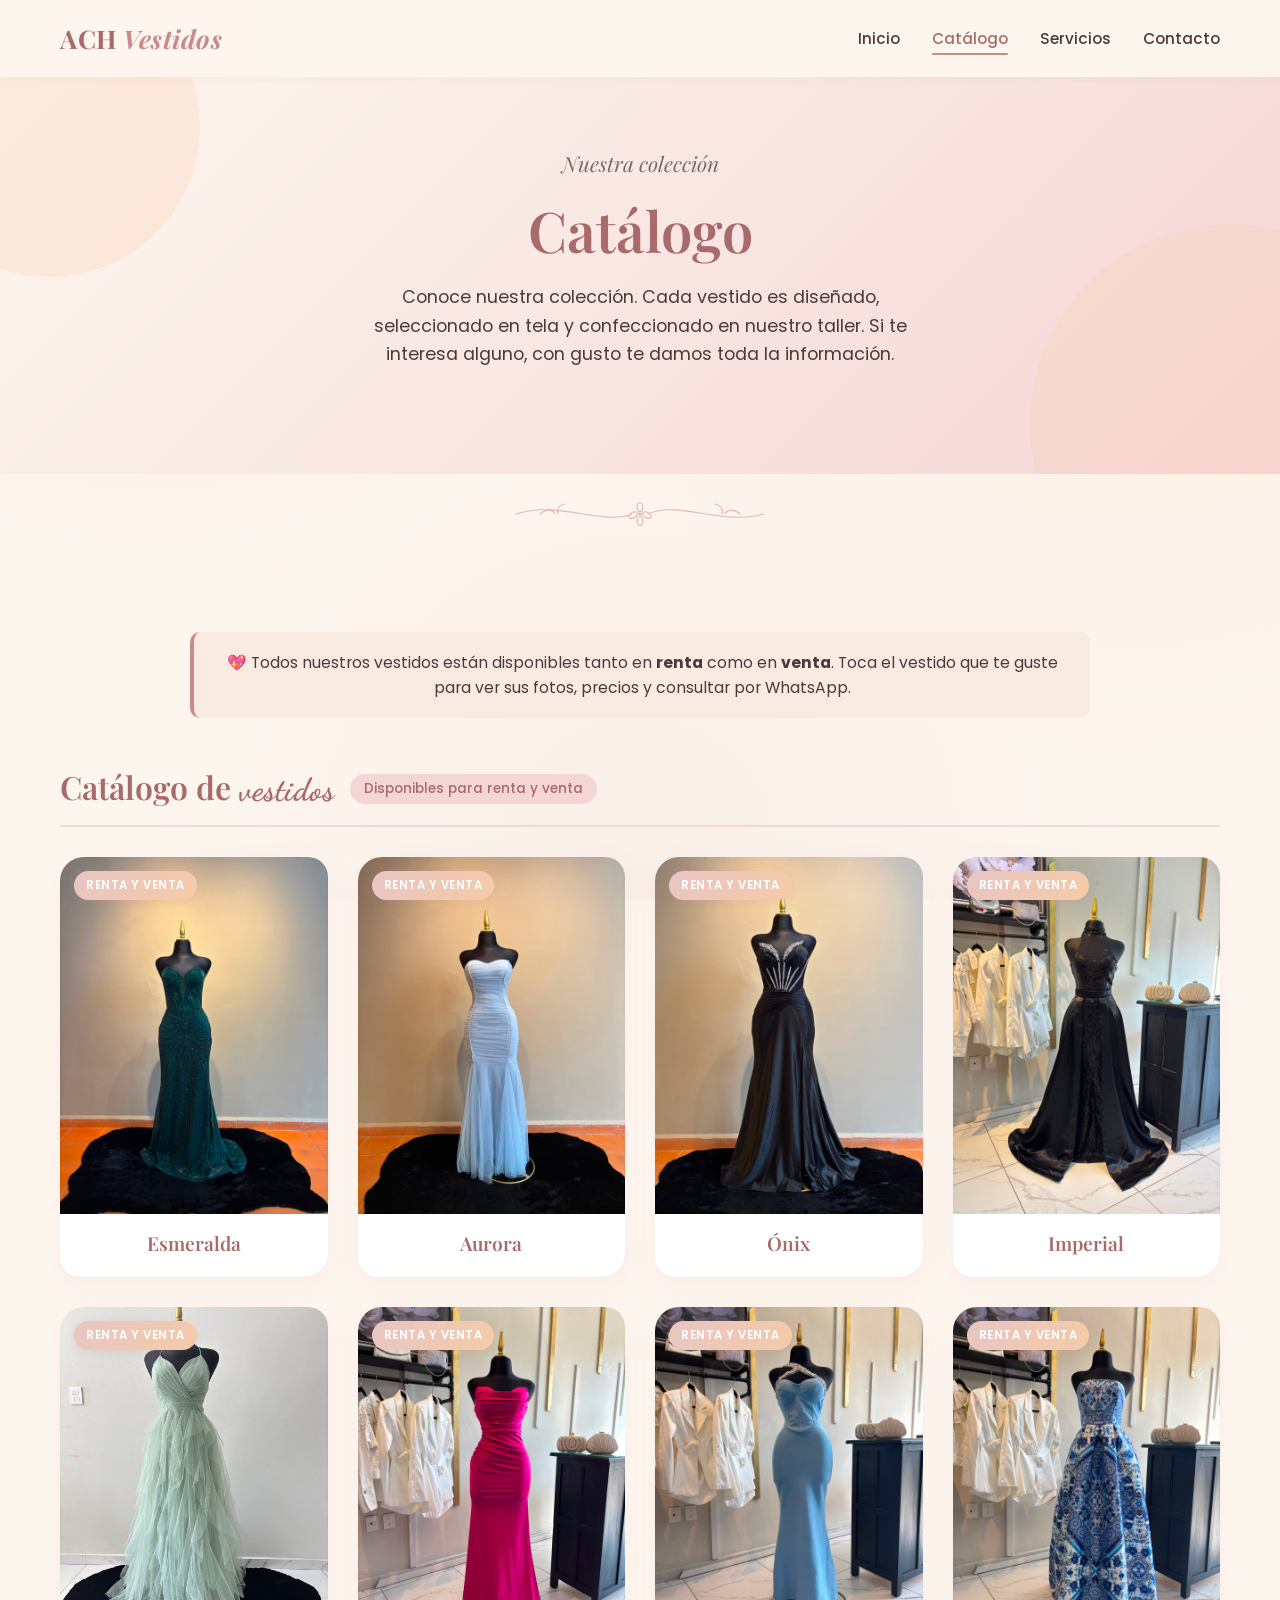
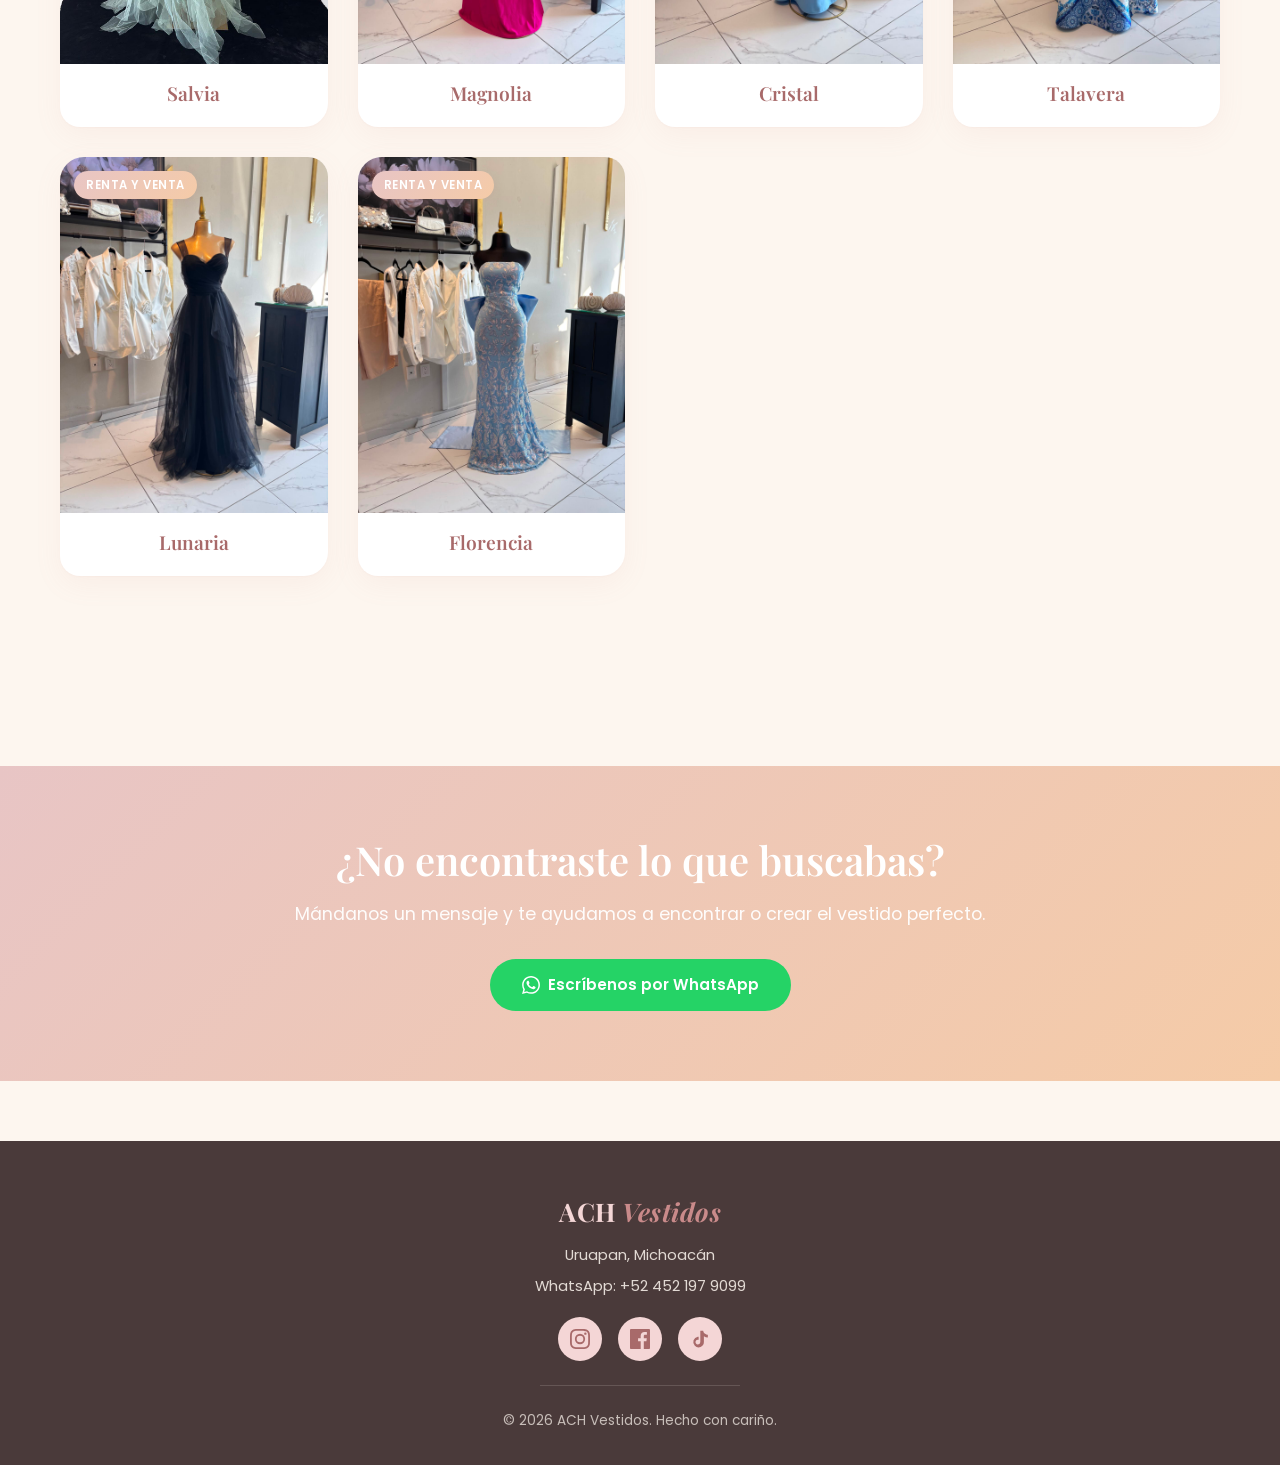
==== commit c9ba6efc: "Actualizar enlace de Facebook al nuevo perfil" ====
--- a/catalogo.html
+++ b/catalogo.html
@@ -108,7 +108,7 @@
       <a href="https://www.instagram.com/ach.vestidos" target="_blank" rel="noopener" aria-label="Instagram" title="Instagram: @ach.vestidos">
         <svg viewBox="0 0 24 24"><path d="M12 2.2c3.2 0 3.6 0 4.85.07 1.17.05 1.8.25 2.23.41.56.22.96.48 1.38.9.42.42.68.82.9 1.38.16.42.36 1.06.41 2.23.06 1.27.07 1.65.07 4.85s0 3.6-.07 4.85c-.05 1.17-.25 1.8-.41 2.23-.22.56-.48.96-.9 1.38-.42.42-.82.68-1.38.9-.42.16-1.06.36-2.23.41-1.27.06-1.65.07-4.85.07s-3.6 0-4.85-.07c-1.17-.05-1.8-.25-2.23-.41-.56-.22-.96-.48-1.38-.9-.42-.42-.68-.82-.9-1.38-.16-.42-.36-1.06-.41-2.23C2.21 15.6 2.2 15.2 2.2 12s0-3.6.07-4.85c.05-1.17.25-1.8.41-2.23.22-.56.48-.96.9-1.38.42-.42.82-.68 1.38-.9.42-.16 1.06-.36 2.23-.41C8.4 2.21 8.8 2.2 12 2.2M12 0C8.74 0 8.33 0 7.05.07 5.78.13 4.9.32 4.14.62c-.79.31-1.46.72-2.13 1.39C1.34 2.68.93 3.35.62 4.14.32 4.9.13 5.78.07 7.05.01 8.33 0 8.74 0 12s0 3.67.07 4.95c.06 1.27.25 2.15.55 2.91.31.79.72 1.46 1.39 2.13.67.67 1.34 1.08 2.13 1.39.76.3 1.64.49 2.91.55C8.33 24 8.74 24 12 24s3.67 0 4.95-.07c1.27-.06 2.15-.25 2.91-.55.79-.31 1.46-.72 2.13-1.39.67-.67 1.08-1.34 1.39-2.13.3-.76.49-1.64.55-2.91.07-1.28.07-1.69.07-4.95s0-3.67-.07-4.95c-.06-1.27-.25-2.15-.55-2.91-.31-.79-.72-1.46-1.39-2.13C21.32 1.34 20.65.93 19.86.62 19.1.32 18.22.13 16.95.07 15.67.01 15.26 0 12 0zm0 5.84A6.16 6.16 0 1 0 18.16 12 6.16 6.16 0 0 0 12 5.84zm0 10.16A4 4 0 1 1 16 12a4 4 0 0 1-4 4zm6.41-11.85a1.44 1.44 0 1 0 1.44 1.44 1.44 1.44 0 0 0-1.44-1.44z"/></svg>
       </a>
-      <a href="https://www.facebook.com/ach.vestidos" target="_blank" rel="noopener" aria-label="Facebook" title="Facebook: ach.vestidos">
+      <a href="https://www.facebook.com/share/19wxUgzWUP/?mibextid=wwXlfr" target="_blank" rel="noopener" aria-label="Facebook" title="Facebook: ach.vestidos">
         <svg viewBox="0 0 24 24"><path d="M22.675 0H1.325C.593 0 0 .593 0 1.325v21.351C0 23.408.593 24 1.325 24H12.82v-9.294H9.692v-3.622h3.128V8.413c0-3.1 1.893-4.788 4.659-4.788 1.325 0 2.463.099 2.795.143v3.24l-1.918.001c-1.504 0-1.795.715-1.795 1.763v2.313h3.587l-.467 3.622h-3.12V24h6.116c.73 0 1.323-.592 1.323-1.324V1.325C24 .593 23.408 0 22.675 0z"/></svg>
       </a>
       <a href="https://www.tiktok.com/@ach.vestidos2" target="_blank" rel="noopener" aria-label="TikTok" title="TikTok: @ach.vestidos2">
